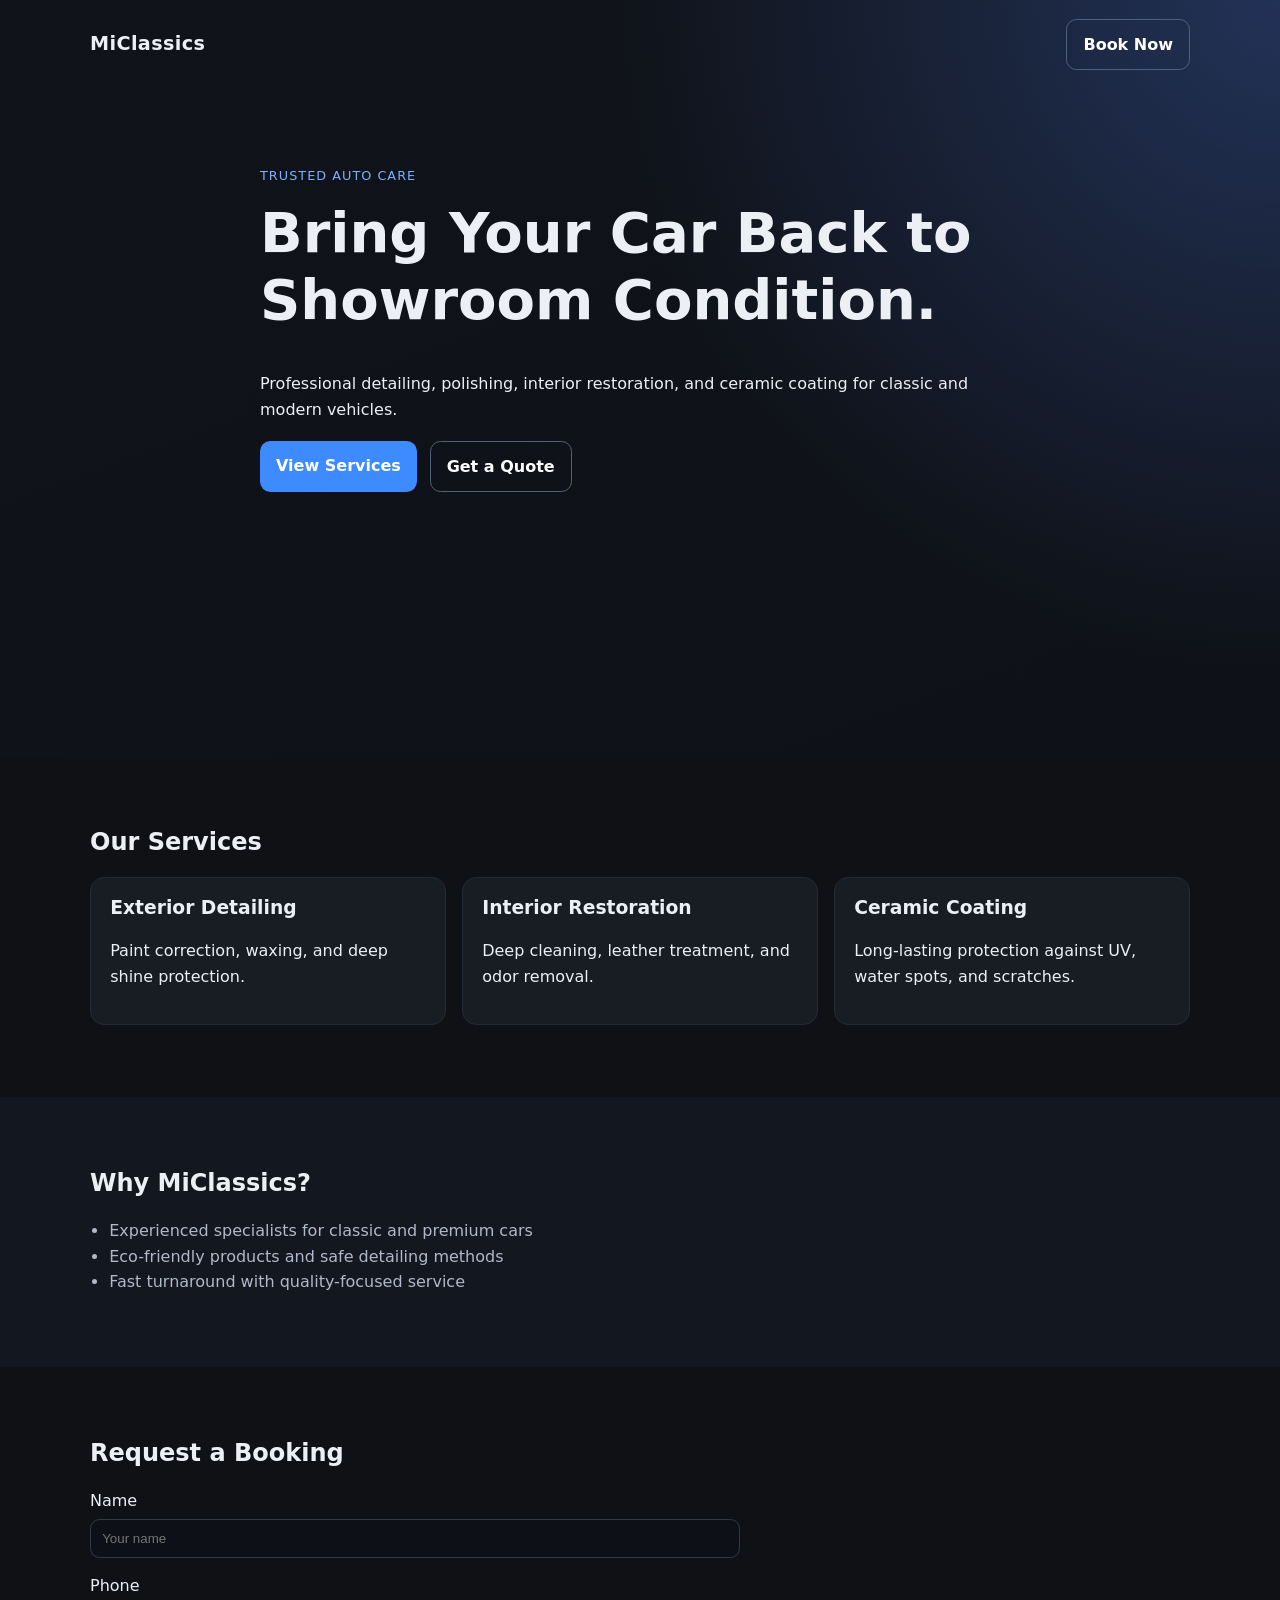
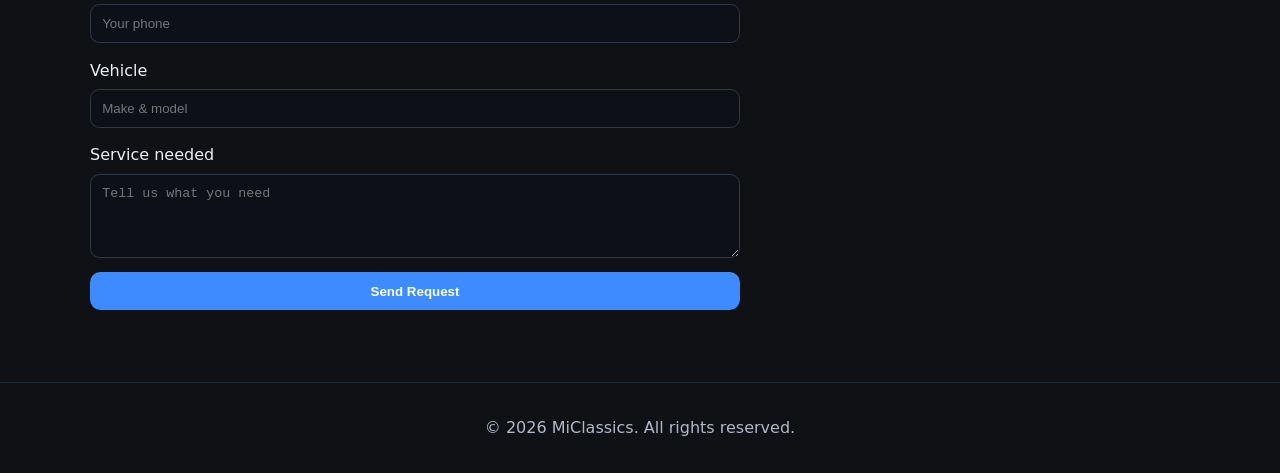
==== index.html @ a2a1ecd5 "Add MiClassics landing page" ====
<!doctype html>
<html lang="en">
  <head>
    <meta charset="UTF-8" />
    <meta name="viewport" content="width=device-width, initial-scale=1.0" />
    <title>MiClassics | Premium Car Service</title>
    <meta
      name="description"
      content="MiClassics provides premium vehicle care and classic car detailing services."
    />
    <link rel="stylesheet" href="styles.css" />
  </head>
  <body>
    <header class="hero">
      <nav class="nav">
        <div class="logo">MiClassics</div>
        <a class="btn btn-outline" href="#contact">Book Now</a>
      </nav>

      <div class="hero-content">
        <p class="eyebrow">Trusted Auto Care</p>
        <h1>Bring Your Car Back to Showroom Condition.</h1>
        <p>
          Professional detailing, polishing, interior restoration, and ceramic
          coating for classic and modern vehicles.
        </p>
        <div class="hero-actions">
          <a class="btn" href="#services">View Services</a>
          <a class="btn btn-outline" href="#contact">Get a Quote</a>
        </div>
      </div>
    </header>

    <main>
      <section id="services" class="section container">
        <h2>Our Services</h2>
        <div class="grid">
          <article class="card">
            <h3>Exterior Detailing</h3>
            <p>Paint correction, waxing, and deep shine protection.</p>
          </article>
          <article class="card">
            <h3>Interior Restoration</h3>
            <p>Deep cleaning, leather treatment, and odor removal.</p>
          </article>
          <article class="card">
            <h3>Ceramic Coating</h3>
            <p>Long-lasting protection against UV, water spots, and scratches.</p>
          </article>
        </div>
      </section>

      <section class="section dark">
        <div class="container">
          <h2>Why MiClassics?</h2>
          <ul class="highlights">
            <li>Experienced specialists for classic and premium cars</li>
            <li>Eco-friendly products and safe detailing methods</li>
            <li>Fast turnaround with quality-focused service</li>
          </ul>
        </div>
      </section>

      <section id="contact" class="section container">
        <h2>Request a Booking</h2>
        <form class="contact-form" action="#" method="post">
          <label>
            Name
            <input type="text" name="name" placeholder="Your name" required />
          </label>
          <label>
            Phone
            <input type="tel" name="phone" placeholder="Your phone" required />
          </label>
          <label>
            Vehicle
            <input type="text" name="vehicle" placeholder="Make & model" />
          </label>
          <label>
            Service needed
            <textarea
              name="message"
              rows="4"
              placeholder="Tell us what you need"
            ></textarea>
          </label>
          <button class="btn" type="submit">Send Request</button>
        </form>
      </section>
    </main>

    <footer>
      <p>© <span id="year"></span> MiClassics. All rights reserved.</p>
    </footer>

    <script src="script.js"></script>
  </body>
</html>
---- styles.css ----
:root {
  --bg: #0f1115;
  --surface: #181c23;
  --text: #eceff4;
  --muted: #b0b9c9;
  --accent: #3e8bff;
  --accent-2: #7bb0ff;
}

* {
  box-sizing: border-box;
}

body {
  margin: 0;
  font-family: Inter, system-ui, -apple-system, Segoe UI, Roboto, sans-serif;
  background: var(--bg);
  color: var(--text);
  line-height: 1.6;
}

.container {
  width: min(1100px, 92%);
  margin: 0 auto;
}

.hero {
  min-height: 84vh;
  background: radial-gradient(circle at top right, #223257, transparent 45%),
    linear-gradient(160deg, #10131a, #0e1117);
  padding: 1.2rem 0 4rem;
}

.nav {
  width: min(1100px, 92%);
  margin: 0 auto;
  display: flex;
  justify-content: space-between;
  align-items: center;
}

.logo {
  font-weight: 700;
  font-size: 1.2rem;
  letter-spacing: 0.02em;
}

.hero-content {
  width: min(760px, 92%);
  margin: 6rem auto 0;
}

.eyebrow {
  color: var(--accent-2);
  letter-spacing: 0.08em;
  text-transform: uppercase;
  font-size: 0.8rem;
}

h1,
h2,
h3 {
  line-height: 1.2;
  margin-top: 0;
}

h1 {
  font-size: clamp(2rem, 5vw, 3.5rem);
}

.section {
  padding: 4.5rem 0;
}

.grid {
  display: grid;
  gap: 1rem;
  grid-template-columns: repeat(auto-fit, minmax(220px, 1fr));
}

.card {
  background: var(--surface);
  border: 1px solid #252b36;
  border-radius: 0.9rem;
  padding: 1.2rem;
}

.dark {
  background: #121720;
}

.highlights {
  margin: 1rem 0 0;
  padding-left: 1.2rem;
  color: var(--muted);
}

.btn {
  display: inline-block;
  background: var(--accent);
  color: white;
  text-decoration: none;
  border: none;
  border-radius: 0.65rem;
  padding: 0.72rem 1rem;
  font-weight: 600;
  cursor: pointer;
}

.btn-outline {
  background: transparent;
  border: 1px solid #50617e;
}

.hero-actions {
  display: flex;
  gap: 0.8rem;
  flex-wrap: wrap;
  margin-top: 1.2rem;
}

.contact-form {
  display: grid;
  gap: 0.9rem;
  width: min(650px, 100%);
}

label {
  display: grid;
  gap: 0.35rem;
}

input,
textarea {
  background: #0d1017;
  color: var(--text);
  border: 1px solid #30394a;
  border-radius: 0.6rem;
  padding: 0.7rem;
}

footer {
  border-top: 1px solid #222936;
  color: var(--muted);
  text-align: center;
  padding: 1rem;
}
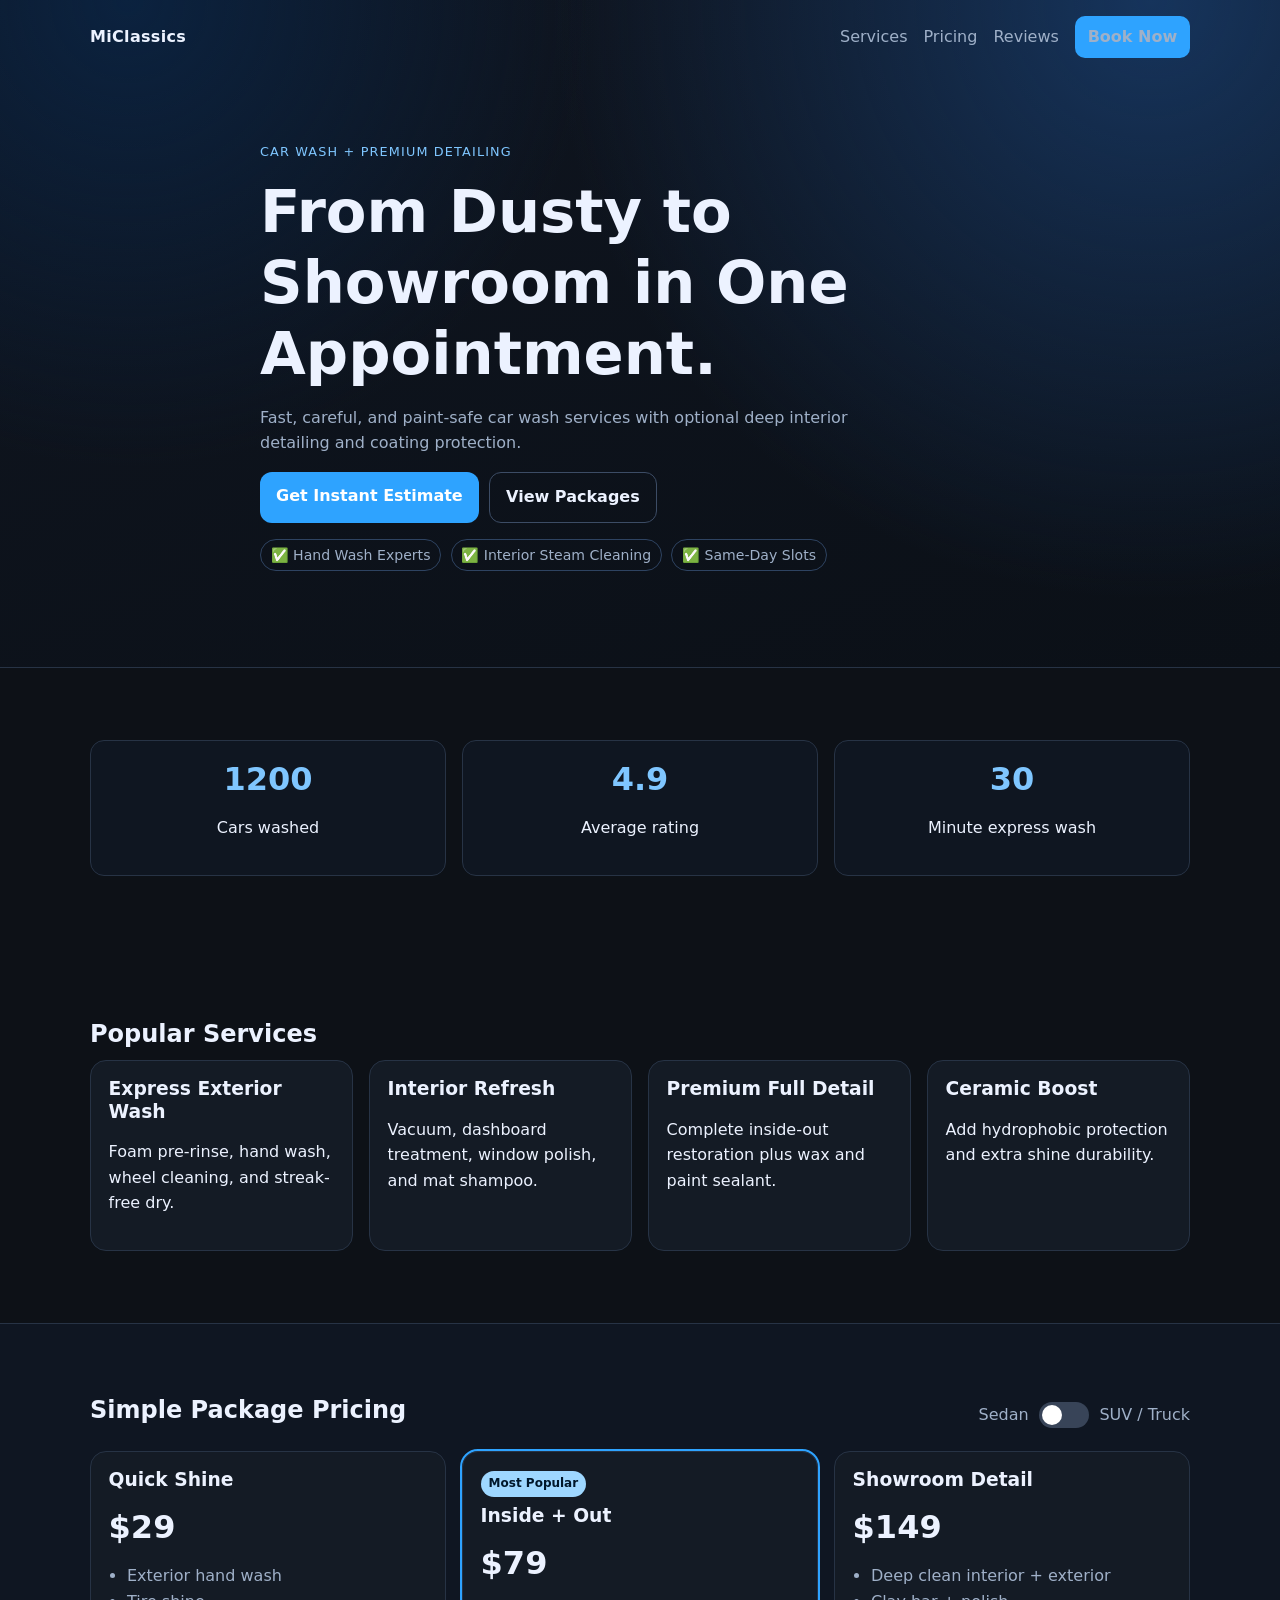
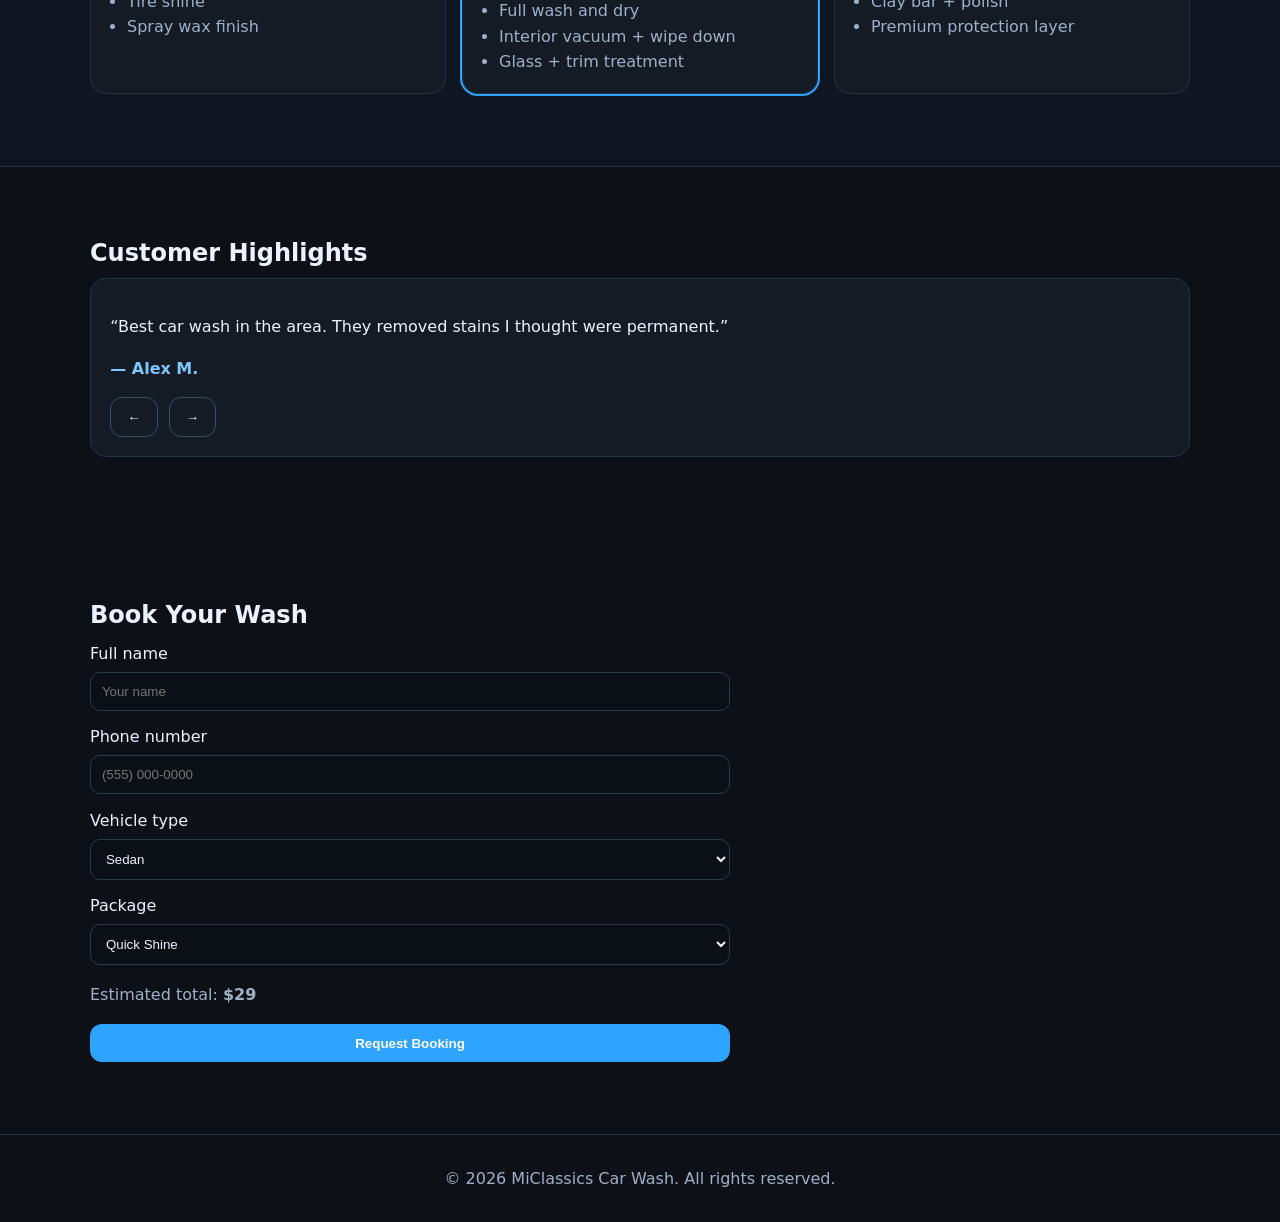
==== commit f663c685: "Revamp car wash page with dynamic pricing and interactions" ====
--- a/index.html
+++ b/index.html
@@ -3,94 +3,175 @@
   <head>
     <meta charset="UTF-8" />
     <meta name="viewport" content="width=device-width, initial-scale=1.0" />
-    <title>MiClassics | Premium Car Service</title>
+    <title>MiClassics Car Wash & Detailing</title>
     <meta
       name="description"
-      content="MiClassics provides premium vehicle care and classic car detailing services."
+      content="MiClassics Car Wash & Detailing keeps your vehicle spotless with hand wash, interior detailing, and ceramic protection services."
     />
     <link rel="stylesheet" href="styles.css" />
   </head>
   <body>
-    <header class="hero">
-      <nav class="nav">
-        <div class="logo">MiClassics</div>
-        <a class="btn btn-outline" href="#contact">Book Now</a>
+    <header class="hero" id="top">
+      <nav class="nav container">
+        <a class="logo" href="#top">MiClassics</a>
+        <div class="nav-links">
+          <a href="#services">Services</a>
+          <a href="#pricing">Pricing</a>
+          <a href="#reviews">Reviews</a>
+          <a href="#contact" class="btn btn-sm">Book Now</a>
+        </div>
       </nav>
 
-      <div class="hero-content">
-        <p class="eyebrow">Trusted Auto Care</p>
-        <h1>Bring Your Car Back to Showroom Condition.</h1>
-        <p>
-          Professional detailing, polishing, interior restoration, and ceramic
-          coating for classic and modern vehicles.
+      <div class="hero-content container reveal">
+        <p class="eyebrow">Car Wash + Premium Detailing</p>
+        <h1>From Dusty to Showroom in One Appointment.</h1>
+        <p class="hero-sub">
+          Fast, careful, and paint-safe car wash services with optional deep
+          interior detailing and coating protection.
         </p>
         <div class="hero-actions">
-          <a class="btn" href="#services">View Services</a>
-          <a class="btn btn-outline" href="#contact">Get a Quote</a>
+          <a class="btn" href="#contact">Get Instant Estimate</a>
+          <a class="btn btn-outline" href="#pricing">View Packages</a>
+        </div>
+        <div class="badges">
+          <span>✅ Hand Wash Experts</span>
+          <span>✅ Interior Steam Cleaning</span>
+          <span>✅ Same-Day Slots</span>
         </div>
       </div>
     </header>
 
     <main>
-      <section id="services" class="section container">
-        <h2>Our Services</h2>
+      <section class="section container stats reveal">
+        <div class="stat">
+          <h3 data-counter="1200">0</h3>
+          <p>Cars washed</p>
+        </div>
+        <div class="stat">
+          <h3 data-counter="4.9">0</h3>
+          <p>Average rating</p>
+        </div>
+        <div class="stat">
+          <h3 data-counter="30">0</h3>
+          <p>Minute express wash</p>
+        </div>
+      </section>
+
+      <section id="services" class="section container reveal">
+        <h2>Popular Services</h2>
         <div class="grid">
           <article class="card">
-            <h3>Exterior Detailing</h3>
-            <p>Paint correction, waxing, and deep shine protection.</p>
+            <h3>Express Exterior Wash</h3>
+            <p>Foam pre-rinse, hand wash, wheel cleaning, and streak-free dry.</p>
           </article>
           <article class="card">
-            <h3>Interior Restoration</h3>
-            <p>Deep cleaning, leather treatment, and odor removal.</p>
+            <h3>Interior Refresh</h3>
+            <p>Vacuum, dashboard treatment, window polish, and mat shampoo.</p>
           </article>
           <article class="card">
-            <h3>Ceramic Coating</h3>
-            <p>Long-lasting protection against UV, water spots, and scratches.</p>
+            <h3>Premium Full Detail</h3>
+            <p>Complete inside-out restoration plus wax and paint sealant.</p>
+          </article>
+          <article class="card">
+            <h3>Ceramic Boost</h3>
+            <p>Add hydrophobic protection and extra shine durability.</p>
           </article>
         </div>
       </section>
 
-      <section class="section dark">
+      <section id="pricing" class="section dark reveal">
         <div class="container">
-          <h2>Why MiClassics?</h2>
-          <ul class="highlights">
-            <li>Experienced specialists for classic and premium cars</li>
-            <li>Eco-friendly products and safe detailing methods</li>
-            <li>Fast turnaround with quality-focused service</li>
-          </ul>
+          <div class="section-head">
+            <h2>Simple Package Pricing</h2>
+            <div class="toggle-wrap">
+              <span>Sedan</span>
+              <label class="switch">
+                <input id="vehicleToggle" type="checkbox" />
+                <span class="slider"></span>
+              </label>
+              <span>SUV / Truck</span>
+            </div>
+          </div>
+
+          <div class="grid pricing-grid">
+            <article class="card price-card">
+              <h3>Quick Shine</h3>
+              <p class="price" data-sedan="29" data-suv="39">$29</p>
+              <ul>
+                <li>Exterior hand wash</li>
+                <li>Tire shine</li>
+                <li>Spray wax finish</li>
+              </ul>
+            </article>
+            <article class="card price-card featured">
+              <p class="pill">Most Popular</p>
+              <h3>Inside + Out</h3>
+              <p class="price" data-sedan="79" data-suv="99">$79</p>
+              <ul>
+                <li>Full wash and dry</li>
+                <li>Interior vacuum + wipe down</li>
+                <li>Glass + trim treatment</li>
+              </ul>
+            </article>
+            <article class="card price-card">
+              <h3>Showroom Detail</h3>
+              <p class="price" data-sedan="149" data-suv="179">$149</p>
+              <ul>
+                <li>Deep clean interior + exterior</li>
+                <li>Clay bar + polish</li>
+                <li>Premium protection layer</li>
+              </ul>
+            </article>
+          </div>
         </div>
       </section>
 
-      <section id="contact" class="section container">
-        <h2>Request a Booking</h2>
+      <section id="reviews" class="section container reveal">
+        <h2>Customer Highlights</h2>
+        <div class="review-box">
+          <p id="reviewText"></p>
+          <p id="reviewAuthor" class="author"></p>
+          <div class="review-controls">
+            <button class="btn btn-outline" id="prevReview" type="button">←</button>
+            <button class="btn btn-outline" id="nextReview" type="button">→</button>
+          </div>
+        </div>
+      </section>
+
+      <section id="contact" class="section container reveal">
+        <h2>Book Your Wash</h2>
         <form class="contact-form" action="#" method="post">
           <label>
-            Name
+            Full name
             <input type="text" name="name" placeholder="Your name" required />
           </label>
           <label>
-            Phone
-            <input type="tel" name="phone" placeholder="Your phone" required />
+            Phone number
+            <input type="tel" name="phone" placeholder="(555) 000-0000" required />
           </label>
           <label>
-            Vehicle
-            <input type="text" name="vehicle" placeholder="Make & model" />
+            Vehicle type
+            <select name="vehicle" id="vehicleType">
+              <option value="sedan">Sedan</option>
+              <option value="suv">SUV/Truck</option>
+            </select>
           </label>
           <label>
-            Service needed
-            <textarea
-              name="message"
-              rows="4"
-              placeholder="Tell us what you need"
-            ></textarea>
+            Package
+            <select name="package" id="packageType">
+              <option value="29">Quick Shine</option>
+              <option value="79">Inside + Out</option>
+              <option value="149">Showroom Detail</option>
+            </select>
           </label>
-          <button class="btn" type="submit">Send Request</button>
+          <p class="estimate">Estimated total: <strong id="estimate">$29</strong></p>
+          <button class="btn" type="submit">Request Booking</button>
         </form>
       </section>
     </main>
 
     <footer>
-      <p>© <span id="year"></span> MiClassics. All rights reserved.</p>
+      <p>© <span id="year"></span> MiClassics Car Wash. All rights reserved.</p>
     </footer>
 
     <script src="script.js"></script>
--- a/styles.css
+++ b/styles.css
@@ -1,14 +1,20 @@
 :root {
-  --bg: #0f1115;
-  --surface: #181c23;
-  --text: #eceff4;
-  --muted: #b0b9c9;
-  --accent: #3e8bff;
-  --accent-2: #7bb0ff;
+  --bg: #0d1117;
+  --surface: #141b25;
+  --surface-2: #0f1621;
+  --text: #ecf2ff;
+  --muted: #9fb0c8;
+  --line: #273345;
+  --accent: #2ea3ff;
+  --accent-soft: #7fc6ff;
 }
 
 * {
   box-sizing: border-box;
+}
+
+html {
+  scroll-behavior: smooth;
 }
 
 body {
@@ -25,47 +31,64 @@
 }
 
 .hero {
-  min-height: 84vh;
-  background: radial-gradient(circle at top right, #223257, transparent 45%),
-    linear-gradient(160deg, #10131a, #0e1117);
-  padding: 1.2rem 0 4rem;
+  background: radial-gradient(circle at 90% 0%, #16345c, transparent 45%),
+    radial-gradient(circle at 10% 0%, #0b223f, transparent 35%),
+    linear-gradient(160deg, #0f1520, #0b1017);
+  padding: 1rem 0 4rem;
+  border-bottom: 1px solid var(--line);
 }
 
 .nav {
-  width: min(1100px, 92%);
-  margin: 0 auto;
   display: flex;
   justify-content: space-between;
   align-items: center;
+  gap: 1rem;
 }
 
 .logo {
-  font-weight: 700;
-  font-size: 1.2rem;
+  color: var(--text);
+  text-decoration: none;
+  font-weight: 800;
   letter-spacing: 0.02em;
 }
 
+.nav-links {
+  display: flex;
+  align-items: center;
+  gap: 1rem;
+}
+
+.nav-links a {
+  color: var(--muted);
+  text-decoration: none;
+}
+
 .hero-content {
-  width: min(760px, 92%);
-  margin: 6rem auto 0;
+  padding: 4.5rem 0 2rem;
+  max-width: 760px;
 }
 
 .eyebrow {
-  color: var(--accent-2);
-  letter-spacing: 0.08em;
+  color: var(--accent-soft);
+  font-size: 0.8rem;
   text-transform: uppercase;
-  font-size: 0.8rem;
+  letter-spacing: 0.09em;
 }
 
 h1,
 h2,
 h3 {
   line-height: 1.2;
-  margin-top: 0;
+  margin: 0 0 0.65rem;
 }
 
 h1 {
-  font-size: clamp(2rem, 5vw, 3.5rem);
+  font-size: clamp(2rem, 6vw, 3.7rem);
+}
+
+.hero-sub {
+  color: var(--muted);
+  max-width: 65ch;
 }
 
 .section {
@@ -74,55 +97,192 @@
 
 .grid {
   display: grid;
-  gap: 1rem;
   grid-template-columns: repeat(auto-fit, minmax(220px, 1fr));
+  gap: 1rem;
 }
 
 .card {
   background: var(--surface);
-  border: 1px solid #252b36;
-  border-radius: 0.9rem;
+  border: 1px solid var(--line);
+  border-radius: 16px;
+  padding: 1.1rem;
+}
+
+.stats {
+  display: grid;
+  grid-template-columns: repeat(3, 1fr);
+  gap: 1rem;
+}
+
+.stat {
+  background: var(--surface-2);
+  border: 1px solid var(--line);
+  border-radius: 14px;
+  text-align: center;
   padding: 1.2rem;
 }
 
+.stat h3 {
+  font-size: 2rem;
+  color: var(--accent-soft);
+}
+
 .dark {
-  background: #121720;
-}
-
-.highlights {
-  margin: 1rem 0 0;
-  padding-left: 1.2rem;
-  color: var(--muted);
+  background: #0f1622;
+  border-top: 1px solid var(--line);
+  border-bottom: 1px solid var(--line);
+}
+
+.section-head {
+  display: flex;
+  justify-content: space-between;
+  align-items: center;
+  flex-wrap: wrap;
+  gap: 1rem;
+  margin-bottom: 1rem;
+}
+
+.toggle-wrap {
+  display: flex;
+  align-items: center;
+  gap: 0.65rem;
+  color: var(--muted);
+}
+
+.switch {
+  position: relative;
+  width: 50px;
+  height: 26px;
+}
+
+.switch input {
+  opacity: 0;
+  width: 0;
+  height: 0;
+}
+
+.slider {
+  position: absolute;
+  inset: 0;
+  background: #384458;
+  border-radius: 999px;
+  cursor: pointer;
+}
+
+.slider::before {
+  content: "";
+  position: absolute;
+  width: 20px;
+  height: 20px;
+  top: 3px;
+  left: 3px;
+  background: #fff;
+  border-radius: 50%;
+  transition: transform 180ms ease;
+}
+
+.switch input:checked + .slider::before {
+  transform: translateX(24px);
+}
+
+.price-card {
+  position: relative;
+}
+
+.featured {
+  outline: 2px solid var(--accent);
+}
+
+.pill {
+  margin: 0 0 0.5rem;
+  display: inline-block;
+  font-size: 0.75rem;
+  color: #00172a;
+  background: #9ed7ff;
+  padding: 0.2rem 0.5rem;
+  border-radius: 999px;
+  font-weight: 700;
+}
+
+.price {
+  font-size: 2rem;
+  font-weight: 800;
+  margin: 0.5rem 0;
+}
+
+ul {
+  margin: 0.6rem 0 0;
+  padding-left: 1.15rem;
+  color: var(--muted);
+}
+
+.review-box {
+  border: 1px solid var(--line);
+  border-radius: 16px;
+  background: var(--surface);
+  padding: 1.2rem;
+}
+
+.author {
+  color: var(--accent-soft);
+  font-weight: 600;
+}
+
+.review-controls {
+  display: flex;
+  gap: 0.7rem;
+  margin-top: 0.8rem;
+}
+
+.badges {
+  margin-top: 1rem;
+  display: flex;
+  flex-wrap: wrap;
+  gap: 0.6rem;
+}
+
+.badges span {
+  border: 1px solid #2e4361;
+  border-radius: 999px;
+  padding: 0.25rem 0.6rem;
+  color: var(--muted);
+  font-size: 0.88rem;
 }
 
 .btn {
   display: inline-block;
+  border: none;
   background: var(--accent);
   color: white;
   text-decoration: none;
-  border: none;
-  border-radius: 0.65rem;
+  border-radius: 12px;
   padding: 0.72rem 1rem;
-  font-weight: 600;
+  font-weight: 700;
   cursor: pointer;
 }
 
+.btn-sm {
+  padding: 0.5rem 0.8rem;
+  border-radius: 10px;
+}
+
 .btn-outline {
+  border: 1px solid #3c4c65;
   background: transparent;
-  border: 1px solid #50617e;
+  color: var(--text);
 }
 
 .hero-actions {
   display: flex;
-  gap: 0.8rem;
   flex-wrap: wrap;
-  margin-top: 1.2rem;
+  gap: 0.65rem;
+  margin-top: 1rem;
 }
 
 .contact-form {
+  width: min(640px, 100%);
   display: grid;
-  gap: 0.9rem;
-  width: min(650px, 100%);
+  gap: 0.85rem;
 }
 
 label {
@@ -131,17 +291,48 @@
 }
 
 input,
-textarea {
-  background: #0d1017;
+select {
+  background: #0b1017;
   color: var(--text);
-  border: 1px solid #30394a;
-  border-radius: 0.6rem;
-  padding: 0.7rem;
+  border: 1px solid #2d394b;
+  border-radius: 10px;
+  padding: 0.68rem;
+}
+
+.estimate {
+  margin: 0.2rem 0;
+  color: var(--muted);
 }
 
 footer {
-  border-top: 1px solid #222936;
-  color: var(--muted);
   text-align: center;
-  padding: 1rem;
-}
+  color: var(--muted);
+  border-top: 1px solid var(--line);
+  padding: 0.9rem;
+}
+
+.reveal {
+  opacity: 0;
+  transform: translateY(12px);
+  transition: opacity 400ms ease, transform 400ms ease;
+}
+
+.reveal.show {
+  opacity: 1;
+  transform: translateY(0);
+}
+
+@media (max-width: 760px) {
+  .nav {
+    flex-direction: column;
+    align-items: flex-start;
+  }
+
+  .nav-links {
+    flex-wrap: wrap;
+  }
+
+  .stats {
+    grid-template-columns: 1fr;
+  }
+}
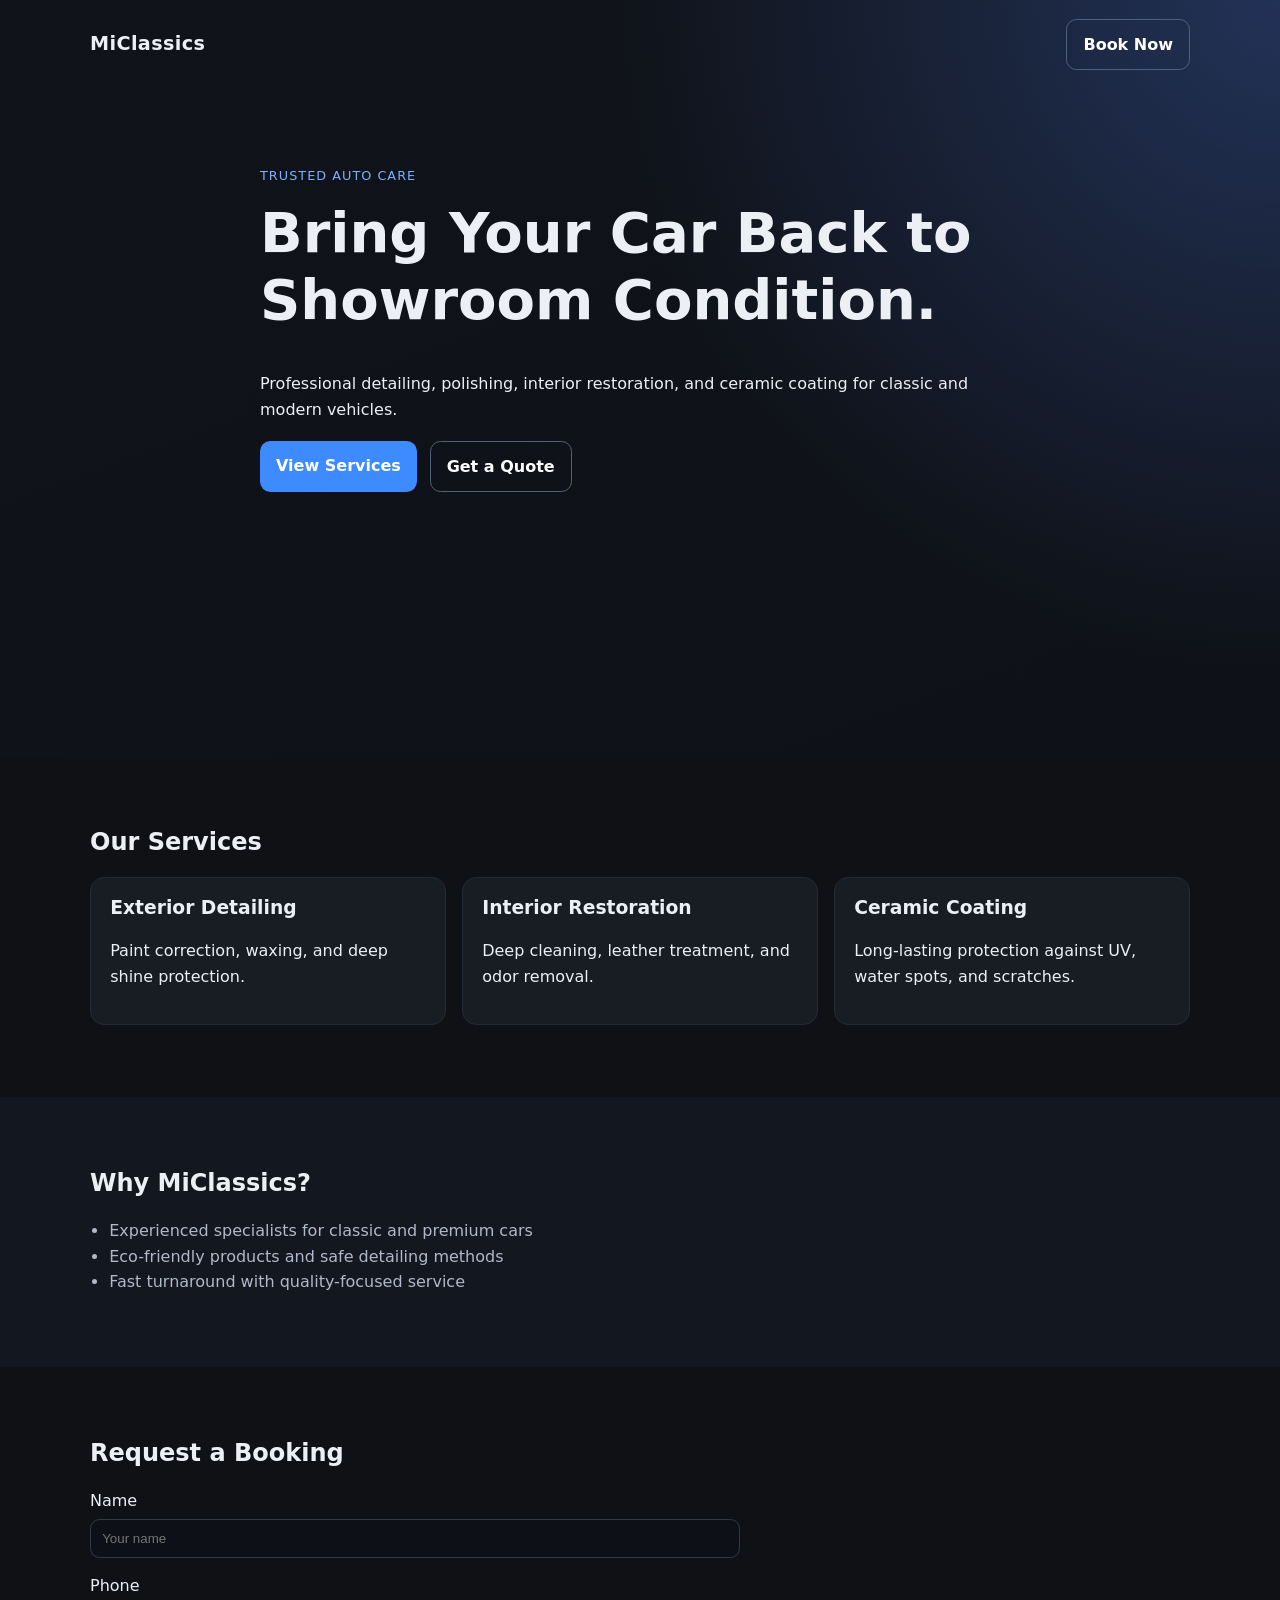
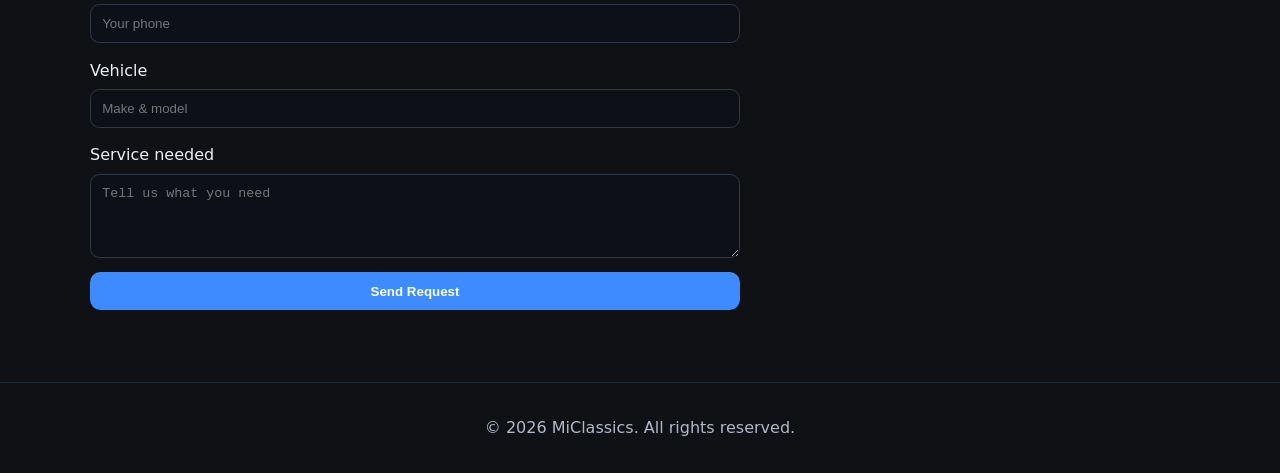
==== commit ea04ce42: "Merge branch 'main' into codex/create-web-page-for-shared-service-lbukx8" ====
--- a/index.html
+++ b/index.html
@@ -3,175 +3,94 @@
   <head>
     <meta charset="UTF-8" />
     <meta name="viewport" content="width=device-width, initial-scale=1.0" />
-    <title>MiClassics Car Wash & Detailing</title>
+    <title>MiClassics | Premium Car Service</title>
     <meta
       name="description"
-      content="MiClassics Car Wash & Detailing keeps your vehicle spotless with hand wash, interior detailing, and ceramic protection services."
+      content="MiClassics provides premium vehicle care and classic car detailing services."
     />
     <link rel="stylesheet" href="styles.css" />
   </head>
   <body>
-    <header class="hero" id="top">
-      <nav class="nav container">
-        <a class="logo" href="#top">MiClassics</a>
-        <div class="nav-links">
-          <a href="#services">Services</a>
-          <a href="#pricing">Pricing</a>
-          <a href="#reviews">Reviews</a>
-          <a href="#contact" class="btn btn-sm">Book Now</a>
-        </div>
+    <header class="hero">
+      <nav class="nav">
+        <div class="logo">MiClassics</div>
+        <a class="btn btn-outline" href="#contact">Book Now</a>
       </nav>
 
-      <div class="hero-content container reveal">
-        <p class="eyebrow">Car Wash + Premium Detailing</p>
-        <h1>From Dusty to Showroom in One Appointment.</h1>
-        <p class="hero-sub">
-          Fast, careful, and paint-safe car wash services with optional deep
-          interior detailing and coating protection.
+      <div class="hero-content">
+        <p class="eyebrow">Trusted Auto Care</p>
+        <h1>Bring Your Car Back to Showroom Condition.</h1>
+        <p>
+          Professional detailing, polishing, interior restoration, and ceramic
+          coating for classic and modern vehicles.
         </p>
         <div class="hero-actions">
-          <a class="btn" href="#contact">Get Instant Estimate</a>
-          <a class="btn btn-outline" href="#pricing">View Packages</a>
-        </div>
-        <div class="badges">
-          <span>✅ Hand Wash Experts</span>
-          <span>✅ Interior Steam Cleaning</span>
-          <span>✅ Same-Day Slots</span>
+          <a class="btn" href="#services">View Services</a>
+          <a class="btn btn-outline" href="#contact">Get a Quote</a>
         </div>
       </div>
     </header>
 
     <main>
-      <section class="section container stats reveal">
-        <div class="stat">
-          <h3 data-counter="1200">0</h3>
-          <p>Cars washed</p>
-        </div>
-        <div class="stat">
-          <h3 data-counter="4.9">0</h3>
-          <p>Average rating</p>
-        </div>
-        <div class="stat">
-          <h3 data-counter="30">0</h3>
-          <p>Minute express wash</p>
-        </div>
-      </section>
-
-      <section id="services" class="section container reveal">
-        <h2>Popular Services</h2>
+      <section id="services" class="section container">
+        <h2>Our Services</h2>
         <div class="grid">
           <article class="card">
-            <h3>Express Exterior Wash</h3>
-            <p>Foam pre-rinse, hand wash, wheel cleaning, and streak-free dry.</p>
+            <h3>Exterior Detailing</h3>
+            <p>Paint correction, waxing, and deep shine protection.</p>
           </article>
           <article class="card">
-            <h3>Interior Refresh</h3>
-            <p>Vacuum, dashboard treatment, window polish, and mat shampoo.</p>
+            <h3>Interior Restoration</h3>
+            <p>Deep cleaning, leather treatment, and odor removal.</p>
           </article>
           <article class="card">
-            <h3>Premium Full Detail</h3>
-            <p>Complete inside-out restoration plus wax and paint sealant.</p>
-          </article>
-          <article class="card">
-            <h3>Ceramic Boost</h3>
-            <p>Add hydrophobic protection and extra shine durability.</p>
+            <h3>Ceramic Coating</h3>
+            <p>Long-lasting protection against UV, water spots, and scratches.</p>
           </article>
         </div>
       </section>
 
-      <section id="pricing" class="section dark reveal">
+      <section class="section dark">
         <div class="container">
-          <div class="section-head">
-            <h2>Simple Package Pricing</h2>
-            <div class="toggle-wrap">
-              <span>Sedan</span>
-              <label class="switch">
-                <input id="vehicleToggle" type="checkbox" />
-                <span class="slider"></span>
-              </label>
-              <span>SUV / Truck</span>
-            </div>
-          </div>
-
-          <div class="grid pricing-grid">
-            <article class="card price-card">
-              <h3>Quick Shine</h3>
-              <p class="price" data-sedan="29" data-suv="39">$29</p>
-              <ul>
-                <li>Exterior hand wash</li>
-                <li>Tire shine</li>
-                <li>Spray wax finish</li>
-              </ul>
-            </article>
-            <article class="card price-card featured">
-              <p class="pill">Most Popular</p>
-              <h3>Inside + Out</h3>
-              <p class="price" data-sedan="79" data-suv="99">$79</p>
-              <ul>
-                <li>Full wash and dry</li>
-                <li>Interior vacuum + wipe down</li>
-                <li>Glass + trim treatment</li>
-              </ul>
-            </article>
-            <article class="card price-card">
-              <h3>Showroom Detail</h3>
-              <p class="price" data-sedan="149" data-suv="179">$149</p>
-              <ul>
-                <li>Deep clean interior + exterior</li>
-                <li>Clay bar + polish</li>
-                <li>Premium protection layer</li>
-              </ul>
-            </article>
-          </div>
+          <h2>Why MiClassics?</h2>
+          <ul class="highlights">
+            <li>Experienced specialists for classic and premium cars</li>
+            <li>Eco-friendly products and safe detailing methods</li>
+            <li>Fast turnaround with quality-focused service</li>
+          </ul>
         </div>
       </section>
 
-      <section id="reviews" class="section container reveal">
-        <h2>Customer Highlights</h2>
-        <div class="review-box">
-          <p id="reviewText"></p>
-          <p id="reviewAuthor" class="author"></p>
-          <div class="review-controls">
-            <button class="btn btn-outline" id="prevReview" type="button">←</button>
-            <button class="btn btn-outline" id="nextReview" type="button">→</button>
-          </div>
-        </div>
-      </section>
-
-      <section id="contact" class="section container reveal">
-        <h2>Book Your Wash</h2>
+      <section id="contact" class="section container">
+        <h2>Request a Booking</h2>
         <form class="contact-form" action="#" method="post">
           <label>
-            Full name
+            Name
             <input type="text" name="name" placeholder="Your name" required />
           </label>
           <label>
-            Phone number
-            <input type="tel" name="phone" placeholder="(555) 000-0000" required />
+            Phone
+            <input type="tel" name="phone" placeholder="Your phone" required />
           </label>
           <label>
-            Vehicle type
-            <select name="vehicle" id="vehicleType">
-              <option value="sedan">Sedan</option>
-              <option value="suv">SUV/Truck</option>
-            </select>
+            Vehicle
+            <input type="text" name="vehicle" placeholder="Make & model" />
           </label>
           <label>
-            Package
-            <select name="package" id="packageType">
-              <option value="29">Quick Shine</option>
-              <option value="79">Inside + Out</option>
-              <option value="149">Showroom Detail</option>
-            </select>
+            Service needed
+            <textarea
+              name="message"
+              rows="4"
+              placeholder="Tell us what you need"
+            ></textarea>
           </label>
-          <p class="estimate">Estimated total: <strong id="estimate">$29</strong></p>
-          <button class="btn" type="submit">Request Booking</button>
+          <button class="btn" type="submit">Send Request</button>
         </form>
       </section>
     </main>
 
     <footer>
-      <p>© <span id="year"></span> MiClassics Car Wash. All rights reserved.</p>
+      <p>© <span id="year"></span> MiClassics. All rights reserved.</p>
     </footer>
 
     <script src="script.js"></script>
--- a/styles.css
+++ b/styles.css
@@ -1,20 +1,14 @@
 :root {
-  --bg: #0d1117;
-  --surface: #141b25;
-  --surface-2: #0f1621;
-  --text: #ecf2ff;
-  --muted: #9fb0c8;
-  --line: #273345;
-  --accent: #2ea3ff;
-  --accent-soft: #7fc6ff;
+  --bg: #0f1115;
+  --surface: #181c23;
+  --text: #eceff4;
+  --muted: #b0b9c9;
+  --accent: #3e8bff;
+  --accent-2: #7bb0ff;
 }
 
 * {
   box-sizing: border-box;
-}
-
-html {
-  scroll-behavior: smooth;
 }
 
 body {
@@ -31,64 +25,47 @@
 }
 
 .hero {
-  background: radial-gradient(circle at 90% 0%, #16345c, transparent 45%),
-    radial-gradient(circle at 10% 0%, #0b223f, transparent 35%),
-    linear-gradient(160deg, #0f1520, #0b1017);
-  padding: 1rem 0 4rem;
-  border-bottom: 1px solid var(--line);
+  min-height: 84vh;
+  background: radial-gradient(circle at top right, #223257, transparent 45%),
+    linear-gradient(160deg, #10131a, #0e1117);
+  padding: 1.2rem 0 4rem;
 }
 
 .nav {
+  width: min(1100px, 92%);
+  margin: 0 auto;
   display: flex;
   justify-content: space-between;
   align-items: center;
-  gap: 1rem;
 }
 
 .logo {
-  color: var(--text);
-  text-decoration: none;
-  font-weight: 800;
+  font-weight: 700;
+  font-size: 1.2rem;
   letter-spacing: 0.02em;
 }
 
-.nav-links {
-  display: flex;
-  align-items: center;
-  gap: 1rem;
-}
-
-.nav-links a {
-  color: var(--muted);
-  text-decoration: none;
-}
-
 .hero-content {
-  padding: 4.5rem 0 2rem;
-  max-width: 760px;
+  width: min(760px, 92%);
+  margin: 6rem auto 0;
 }
 
 .eyebrow {
-  color: var(--accent-soft);
+  color: var(--accent-2);
+  letter-spacing: 0.08em;
+  text-transform: uppercase;
   font-size: 0.8rem;
-  text-transform: uppercase;
-  letter-spacing: 0.09em;
 }
 
 h1,
 h2,
 h3 {
   line-height: 1.2;
-  margin: 0 0 0.65rem;
+  margin-top: 0;
 }
 
 h1 {
-  font-size: clamp(2rem, 6vw, 3.7rem);
-}
-
-.hero-sub {
-  color: var(--muted);
-  max-width: 65ch;
+  font-size: clamp(2rem, 5vw, 3.5rem);
 }
 
 .section {
@@ -97,192 +74,55 @@
 
 .grid {
   display: grid;
+  gap: 1rem;
   grid-template-columns: repeat(auto-fit, minmax(220px, 1fr));
-  gap: 1rem;
 }
 
 .card {
   background: var(--surface);
-  border: 1px solid var(--line);
-  border-radius: 16px;
-  padding: 1.1rem;
-}
-
-.stats {
-  display: grid;
-  grid-template-columns: repeat(3, 1fr);
-  gap: 1rem;
-}
-
-.stat {
-  background: var(--surface-2);
-  border: 1px solid var(--line);
-  border-radius: 14px;
-  text-align: center;
+  border: 1px solid #252b36;
+  border-radius: 0.9rem;
   padding: 1.2rem;
 }
 
-.stat h3 {
-  font-size: 2rem;
-  color: var(--accent-soft);
+.dark {
+  background: #121720;
 }
 
-.dark {
-  background: #0f1622;
-  border-top: 1px solid var(--line);
-  border-bottom: 1px solid var(--line);
-}
-
-.section-head {
-  display: flex;
-  justify-content: space-between;
-  align-items: center;
-  flex-wrap: wrap;
-  gap: 1rem;
-  margin-bottom: 1rem;
-}
-
-.toggle-wrap {
-  display: flex;
-  align-items: center;
-  gap: 0.65rem;
+.highlights {
+  margin: 1rem 0 0;
+  padding-left: 1.2rem;
   color: var(--muted);
-}
-
-.switch {
-  position: relative;
-  width: 50px;
-  height: 26px;
-}
-
-.switch input {
-  opacity: 0;
-  width: 0;
-  height: 0;
-}
-
-.slider {
-  position: absolute;
-  inset: 0;
-  background: #384458;
-  border-radius: 999px;
-  cursor: pointer;
-}
-
-.slider::before {
-  content: "";
-  position: absolute;
-  width: 20px;
-  height: 20px;
-  top: 3px;
-  left: 3px;
-  background: #fff;
-  border-radius: 50%;
-  transition: transform 180ms ease;
-}
-
-.switch input:checked + .slider::before {
-  transform: translateX(24px);
-}
-
-.price-card {
-  position: relative;
-}
-
-.featured {
-  outline: 2px solid var(--accent);
-}
-
-.pill {
-  margin: 0 0 0.5rem;
-  display: inline-block;
-  font-size: 0.75rem;
-  color: #00172a;
-  background: #9ed7ff;
-  padding: 0.2rem 0.5rem;
-  border-radius: 999px;
-  font-weight: 700;
-}
-
-.price {
-  font-size: 2rem;
-  font-weight: 800;
-  margin: 0.5rem 0;
-}
-
-ul {
-  margin: 0.6rem 0 0;
-  padding-left: 1.15rem;
-  color: var(--muted);
-}
-
-.review-box {
-  border: 1px solid var(--line);
-  border-radius: 16px;
-  background: var(--surface);
-  padding: 1.2rem;
-}
-
-.author {
-  color: var(--accent-soft);
-  font-weight: 600;
-}
-
-.review-controls {
-  display: flex;
-  gap: 0.7rem;
-  margin-top: 0.8rem;
-}
-
-.badges {
-  margin-top: 1rem;
-  display: flex;
-  flex-wrap: wrap;
-  gap: 0.6rem;
-}
-
-.badges span {
-  border: 1px solid #2e4361;
-  border-radius: 999px;
-  padding: 0.25rem 0.6rem;
-  color: var(--muted);
-  font-size: 0.88rem;
 }
 
 .btn {
   display: inline-block;
-  border: none;
   background: var(--accent);
   color: white;
   text-decoration: none;
-  border-radius: 12px;
+  border: none;
+  border-radius: 0.65rem;
   padding: 0.72rem 1rem;
-  font-weight: 700;
+  font-weight: 600;
   cursor: pointer;
 }
 
-.btn-sm {
-  padding: 0.5rem 0.8rem;
-  border-radius: 10px;
-}
-
 .btn-outline {
-  border: 1px solid #3c4c65;
   background: transparent;
-  color: var(--text);
+  border: 1px solid #50617e;
 }
 
 .hero-actions {
   display: flex;
+  gap: 0.8rem;
   flex-wrap: wrap;
-  gap: 0.65rem;
-  margin-top: 1rem;
+  margin-top: 1.2rem;
 }
 
 .contact-form {
-  width: min(640px, 100%);
   display: grid;
-  gap: 0.85rem;
+  gap: 0.9rem;
+  width: min(650px, 100%);
 }
 
 label {
@@ -291,48 +131,17 @@
 }
 
 input,
-select {
-  background: #0b1017;
+textarea {
+  background: #0d1017;
   color: var(--text);
-  border: 1px solid #2d394b;
-  border-radius: 10px;
-  padding: 0.68rem;
-}
-
-.estimate {
-  margin: 0.2rem 0;
-  color: var(--muted);
+  border: 1px solid #30394a;
+  border-radius: 0.6rem;
+  padding: 0.7rem;
 }
 
 footer {
+  border-top: 1px solid #222936;
+  color: var(--muted);
   text-align: center;
-  color: var(--muted);
-  border-top: 1px solid var(--line);
-  padding: 0.9rem;
+  padding: 1rem;
 }
-
-.reveal {
-  opacity: 0;
-  transform: translateY(12px);
-  transition: opacity 400ms ease, transform 400ms ease;
-}
-
-.reveal.show {
-  opacity: 1;
-  transform: translateY(0);
-}
-
-@media (max-width: 760px) {
-  .nav {
-    flex-direction: column;
-    align-items: flex-start;
-  }
-
-  .nav-links {
-    flex-wrap: wrap;
-  }
-
-  .stats {
-    grid-template-columns: 1fr;
-  }
-}
